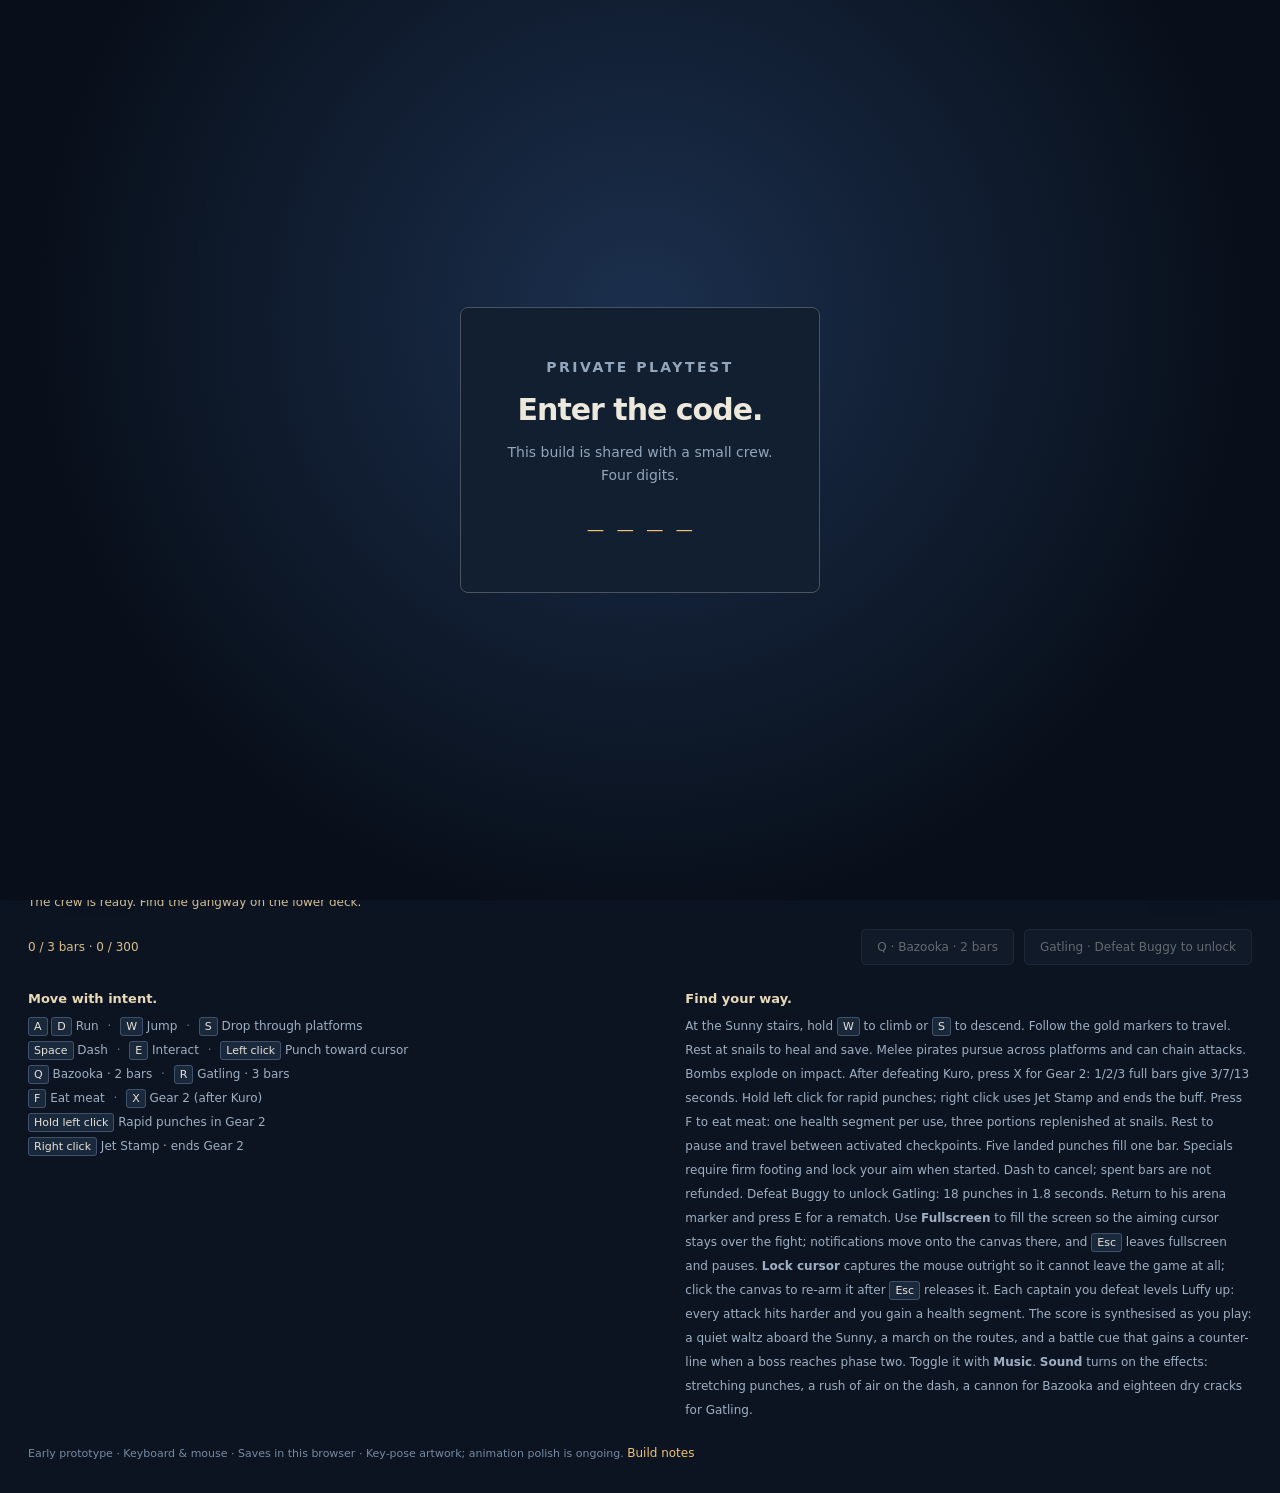
==== play/index.html @ 9acf01cd "Put the Gear 2 badge back beside the level stamp Stacking it under the stamp put it on the gutter bu" ====
<!doctype html>
<html lang="en">
<head><meta charset="utf-8"><meta name="robots" content="noindex,nofollow"><meta name="viewport" content="width=device-width,initial-scale=1"><title>First Voyage</title><link rel="stylesheet" href="style.css?v=align2"></head>
<body>
<div id="gate" class="gate">
 <div class="card">
  <p class="eyebrow">PRIVATE PLAYTEST</p>
  <h2>Enter the code.</h2>
  <p>This build is shared with a small crew. Four digits.</p>
  <label class="sr" for="gate-pin">Four-digit access code</label>
  <div id="gate-dots" aria-hidden="true">____</div>
  <input id="gate-pin" type="text" inputmode="numeric" pattern="[0-9]*" maxlength="4"
         autocomplete="off" autocorrect="off" spellcheck="false" aria-describedby="gate-msg">
  <p id="gate-msg" role="status"></p>
 </div>
</div>
<main>
<header><div><p class="eyebrow">PLAYABLE PROTOTYPE 01</p><h1>First voyage.</h1></div><a href="../preview/?cleanup=2">Art & animation study ↗</a></header>
<div class="game-shell">
<canvas id="game" width="960" height="540" tabindex="0" aria-label="Playable One Piece platformer. A and D move, W jumps or climbs stairs, S drops or descends, Space dashes, E interacts, left mouse attacks toward pointer, Q uses Bazooka for two bars, R uses Gatling for three bars, F heals, X activates Gear 2 after Kuro, right click uses Jet Stamp while transformed."></canvas>
<div id="menu" class="overlay"><div class="card"><p class="eyebrow">THOUSAND SUNNY → ORANGE TOWN</p><h2 id="menu-title">A small ship. A big adventure.</h2><p id="menu-copy">Cross broken quays and besieged rooftops. Find the signal stations. Defeat Buggy, then sail to Syrup Village and face Kuro.</p><p id="loading" role="status">Loading crew and scenery…</p><button id="start" disabled>Set sail</button><button id="resume" hidden>Continue voyage</button></div></div>
<div id="rest-menu" class="overlay" hidden role="dialog" aria-modal="true" aria-labelledby="rest-title"><div class="card"><p class="eyebrow">SIGNAL STATION</p><h2 id="rest-title">Take a rest.</h2><p>Health restored · Meat replenished<br>Travel to an activated snail. The game is paused.</p><div id="travel-list"></div><button id="leave-rest">Leave & resume</button></div></div>
<div id="unlock-menu" class="overlay" hidden role="dialog" aria-modal="true" aria-labelledby="unlock-title">
 <div class="card unlock">
  <p class="eyebrow" id="unlock-eyebrow">FIRST CAPTAIN DOWN</p>
  <h2 id="unlock-title">New ability</h2>
  <p class="unlock-key"><kbd id="unlock-key">R</kbd> <span id="unlock-cost"></span></p>
  <ul id="unlock-body"></ul>
  <p class="unlock-level" id="unlock-level"></p>
  <button id="unlock-close">Got it</button>
 </div>
</div>
<div id="pause-menu" class="overlay" hidden><div class="card"><p class="eyebrow">TAKE A BREATHER</p><h2>Voyage paused.</h2><p>Rest at a transponder snail to save your checkpoint.</p><button id="unpause">Resume</button><button id="fullscreen-menu" aria-pressed="false">Fullscreen</button><button id="lock-menu" aria-pressed="false">Lock cursor</button><button id="respawn">Return to checkpoint</button></div></div>
</div>
<div class="underbar"><span id="status" role="status">Ready at the Sunny</span><div><button id="lock" aria-pressed="false">Lock cursor</button><button id="fullscreen" aria-pressed="false">Fullscreen</button><button id="pause-button" disabled>Pause · Esc</button><button id="music" aria-pressed="true">Music on</button><button id="sound" aria-pressed="true">Sound on</button></div></div>
<p id="game-info" class="game-info" role="status">Explore the Sunny, then travel from the lower deck.</p>
<div class="special-controls"><span id="charge" role="progressbar" aria-label="Special move meter" aria-valuemin="0" aria-valuemax="300" aria-valuenow="0">0 / 3 bars · 0 / 300</span><button id="bazooka" disabled>Q · Bazooka · 2 bars</button><button id="gatling" disabled>R · Gatling · 3 bars</button></div>
<div class="guide"><div><h3>Move with intent.</h3><p><kbd>A</kbd> <kbd>D</kbd> Run <span>·</span> <kbd>W</kbd> Jump <span>·</span> <kbd>S</kbd> Drop through platforms<br><kbd>Space</kbd> Dash <span>·</span> <kbd>E</kbd> Interact <span>·</span> <kbd>Left click</kbd> Punch toward cursor<br><kbd>Q</kbd> Bazooka · 2 bars <span>·</span> <kbd>R</kbd> Gatling · 3 bars<br><kbd>F</kbd> Eat meat <span>·</span> <kbd>X</kbd> Gear 2 (after Kuro)<br><kbd>Hold left click</kbd> Rapid punches in Gear 2<br><kbd>Right click</kbd> Jet Stamp · ends Gear 2</p></div><div><h3>Find your way.</h3><p>At the Sunny stairs, hold <kbd>W</kbd> to climb or <kbd>S</kbd> to descend. Follow the gold markers to travel. Rest at snails to heal and save. Melee pirates pursue across platforms and can chain attacks. Bombs explode on impact. After defeating Kuro, press X for Gear 2: 1/2/3 full bars give 3/7/13 seconds. Hold left click for rapid punches; right click uses Jet Stamp and ends the buff. Press F to eat meat: one health segment per use, three portions replenished at snails. Rest to pause and travel between activated checkpoints. Five landed punches fill one bar. Specials require firm footing and lock your aim when started. Dash to cancel; spent bars are not refunded. Defeat Buggy to unlock Gatling: 18 punches in 1.8 seconds. Return to his arena marker and press E for a rematch. Use <b>Fullscreen</b> to fill the screen so the aiming cursor stays over the fight; notifications move onto the canvas there, and <kbd>Esc</kbd> leaves fullscreen and pauses. <b>Lock cursor</b> captures the mouse outright so it cannot leave the game at all; click the canvas to re-arm it after <kbd>Esc</kbd> releases it. Each captain you defeat levels Luffy up: every attack hits harder and you gain a health segment. The score is synthesised as you play: a quiet waltz aboard the Sunny, a march on the routes, and a battle cue that gains a counter-line when a boss reaches phase two. Toggle it with <b>Music</b>. <b>Sound</b> turns on the effects: stretching punches, a rush of air on the dash, a cannon for Bazooka and eighteen dry cracks for Gatling.</p></div></div>
<p class="footnote">Early prototype · Keyboard & mouse · Saves in this browser · Key-pose artwork; animation polish is ongoing. <a href="../docs/PLAYABLE_PROTOTYPE.md">Build notes</a></p>
</main><script src="gate.js?v=align2"></script><script src="../preview/pack.js?v=align2"></script><script src="chapter-two.js?v=align2"></script><script src="core.js?v=align2"></script><script src="special-art.js?v=align2"></script><script src="motion.js?v=align2"></script><script src="music.js?v=align2"></script><script src="sfx.js?v=align2"></script><script src="game.js?v=align2"></script>
</body></html>
---- play/style.css ----
:root{color-scheme:dark;font-family:Inter,ui-sans-serif,system-ui,sans-serif;background:#0c1421;color:#ede8dc}*{box-sizing:border-box}body{margin:0}main{max-width:1280px;margin:auto;padding:22px 28px}header{display:flex;align-items:center;justify-content:space-between;gap:24px;margin:4px 0 24px}.eyebrow{color:#edc276;font-size:10px;font-weight:750;letter-spacing:2.5px}h1{font-size:36px;letter-spacing:-1.7px;line-height:1;margin:10px 0}a{color:#edc276;text-decoration:none;font-size:12px}.game-shell{position:relative;border:1px solid #435369;background:#172236;box-shadow:0 18px 70px #0004}canvas{display:block;width:100%;aspect-ratio:16/9;image-rendering:pixelated;cursor:crosshair;outline:none}canvas:focus-visible{outline:2px solid #edc276}.overlay{position:absolute;inset:0;display:grid;place-items:center;background:#08121ebd;backdrop-filter:blur(4px)}[hidden]{display:none!important}.card{text-align:center;max-width:510px;padding:30px 36px;background:#111f30f2;border:1px solid #4a5360;border-radius:8px}.card h2{font-size:30px;letter-spacing:-1px;margin:14px 0}.card p{font-size:14px;color:#b1bfd0;line-height:1.6}.card button{margin:8px 4px}.card #start,.card #resume,.card #unpause{background:#edc276;color:#1f2530;border-color:#edc276;font-weight:750}button{font:inherit;font-size:12px;cursor:pointer;padding:10px 15px;color:#e8e8df;background:#172336;border:1px solid #38465a;border-radius:5px}button:hover{border-color:#edc276}button:disabled{opacity:.4;cursor:wait}.underbar{display:flex;align-items:center;justify-content:space-between;gap:20px;padding:14px 0;border-bottom:1px solid #293749}.underbar>span{font-size:12px;color:#b7c7d8}.underbar>div{display:flex;gap:8px}.guide{display:grid;grid-template-columns:1.1fr 1fr;gap:34px;margin-top:18px}h3{font-size:13px;color:#e8d9b8;font-weight:600;margin:8px 0}.guide p{font-size:12px;line-height:2;color:#9eafc3;margin:8px 0}kbd{font-family:inherit;color:#e7e2d6;border:1px solid #405169;background:#1a283c;padding:2px 5px;border-radius:3px;font-size:11px}.guide span{padding:0 5px;color:#61758e}.footnote{color:#778aa2;font-size:11px;margin-top:16px}@media(max-width:750px){main{padding:12px}header{margin-bottom:16px}h1{font-size:28px}.guide{grid-template-columns:1fr;gap:8px}.card{padding:16px;max-width:90%}.card h2{font-size:22px}.underbar{align-items:start}.underbar>span{max-width:60%}header>a{max-width:100px}}

.game-info{font-size:12px;color:#d3bf96;min-height:20px;line-height:1.5;margin:12px 0 0}

.special-controls{display:flex;flex-wrap:wrap;align-items:center;gap:10px;margin-top:16px}.special-controls>span{font-size:12px;color:#d8bf8b;margin-right:auto}.special-controls button:disabled{cursor:default}

#rest-menu .card{max-height:90%;overflow:auto}#travel-list{display:flex;flex-wrap:wrap;gap:8px;margin:16px 0}#travel-list button{font-size:13px;padding:10px}

/* Fullscreen: the shell carries the canvas and its overlays, so the rest of the page drops away.
   The canvas letterboxes to 16:9, and the drawn crosshair replaces the pointer while playing. */
.game-shell:fullscreen{width:100vw;height:100vh;display:grid;place-items:center;border:0;background:#05090f;box-shadow:none}
.game-shell:fullscreen canvas{width:min(100vw,calc(100vh*16/9));height:auto}
.game-shell.aiming,.game-shell.aiming canvas{cursor:none}

/* Access gate. Covers the page until the code is entered; body.locked stops the game behind it
   from being scrolled to or tabbed into. */
.sr{position:absolute;width:1px;height:1px;overflow:hidden;clip:rect(0 0 0 0);white-space:nowrap}
body.locked{overflow:hidden}
.gate{position:fixed;inset:0;z-index:50;display:grid;place-items:center;background:#080f1a;
 background-image:radial-gradient(circle at 50% 35%,#1b2f4d 0%,#080f1a 70%)}
.gate[hidden]{display:none!important}
.gate .card{text-align:center;max-width:360px;padding:34px 40px}
.gate h2{margin:10px 0 6px}
.gate p{color:#93a6bc}
#gate-dots{font:26px/1 ui-monospace,monospace;letter-spacing:14px;color:#edc276;margin:22px 0 6px;
 padding-left:14px;user-select:none}
#gate-pin{position:absolute;opacity:0;pointer-events:none;width:1px;height:1px}
#gate-msg{min-height:18px;font-size:12px;color:#e08a7a;margin:6px 0 0}
.gate.shake{animation:gate-shake .4s}
@keyframes gate-shake{0%,100%{transform:translateX(0)}20%{transform:translateX(-9px)}
 40%{transform:translateX(8px)}60%{transform:translateX(-5px)}80%{transform:translateX(3px)}}
@media(prefers-reduced-motion:reduce){.gate.shake{animation:none}}

/* First-clear ability pop-up. */
.card.unlock{max-width:470px;text-align:left}
.card.unlock h2{text-align:center;margin:10px 0 4px}
.card.unlock .eyebrow{text-align:center}
.unlock-key{text-align:center;margin:0 0 14px}
.unlock-key kbd{font-size:15px;padding:5px 11px}
.unlock-key span{color:#e0c187;font-size:12px;margin-left:8px}
.card.unlock ul{margin:0;padding-left:20px}
.card.unlock li{font-size:13px;line-height:1.75;color:#c2cfdd;margin:0 0 4px}
.card.unlock li b{color:#f2dcae;font-weight:600}
.unlock-level{margin:14px 0 0;padding-top:12px;border-top:1px solid #2b3b55;
 font-size:12px;color:#8fd6b4;text-align:center}
.card.unlock button{display:block;margin:18px auto 0;background:#edc276;color:#1f2530;
 border-color:#edc276;font-weight:750}
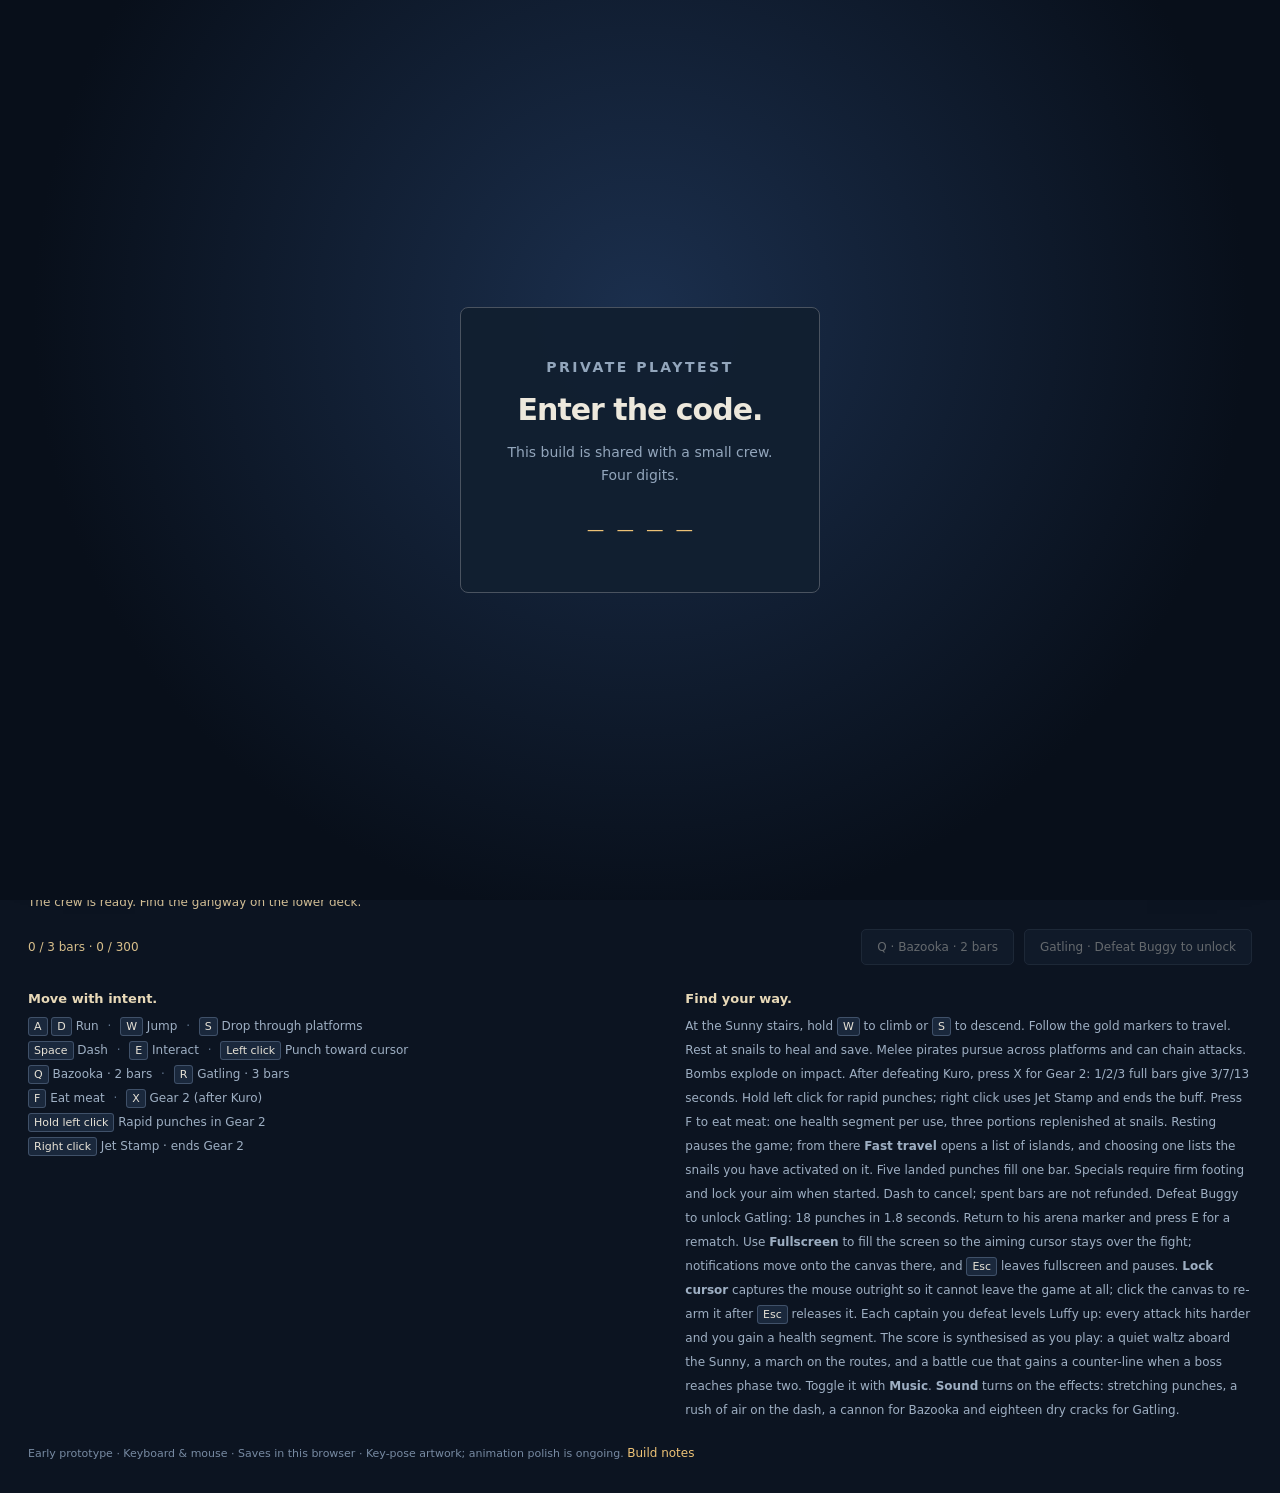
==== commit dd149a5c: "Group fast travel by island Resting opened straight onto a flat row of every activated snail, which " ====
--- a/play/index.html
+++ b/play/index.html
@@ -1,6 +1,6 @@
 <!doctype html>
 <html lang="en">
-<head><meta charset="utf-8"><meta name="robots" content="noindex,nofollow"><meta name="viewport" content="width=device-width,initial-scale=1"><title>First Voyage</title><link rel="stylesheet" href="style.css?v=align2"></head>
+<head><meta charset="utf-8"><meta name="robots" content="noindex,nofollow"><meta name="viewport" content="width=device-width,initial-scale=1"><title>First Voyage</title><link rel="stylesheet" href="style.css?v=travel1"></head>
 <body>
 <div id="gate" class="gate">
  <div class="card">
@@ -19,7 +19,7 @@
 <div class="game-shell">
 <canvas id="game" width="960" height="540" tabindex="0" aria-label="Playable One Piece platformer. A and D move, W jumps or climbs stairs, S drops or descends, Space dashes, E interacts, left mouse attacks toward pointer, Q uses Bazooka for two bars, R uses Gatling for three bars, F heals, X activates Gear 2 after Kuro, right click uses Jet Stamp while transformed."></canvas>
 <div id="menu" class="overlay"><div class="card"><p class="eyebrow">THOUSAND SUNNY → ORANGE TOWN</p><h2 id="menu-title">A small ship. A big adventure.</h2><p id="menu-copy">Cross broken quays and besieged rooftops. Find the signal stations. Defeat Buggy, then sail to Syrup Village and face Kuro.</p><p id="loading" role="status">Loading crew and scenery…</p><button id="start" disabled>Set sail</button><button id="resume" hidden>Continue voyage</button></div></div>
-<div id="rest-menu" class="overlay" hidden role="dialog" aria-modal="true" aria-labelledby="rest-title"><div class="card"><p class="eyebrow">SIGNAL STATION</p><h2 id="rest-title">Take a rest.</h2><p>Health restored · Meat replenished<br>Travel to an activated snail. The game is paused.</p><div id="travel-list"></div><button id="leave-rest">Leave & resume</button></div></div>
+<div id="rest-menu" class="overlay" hidden role="dialog" aria-modal="true" aria-labelledby="rest-title"><div class="card"><p class="eyebrow" id="rest-eyebrow">SIGNAL STATION</p><h2 id="rest-title">Take a rest.</h2><p id="rest-sub">Health restored · Meat replenished · The game is paused.</p><div id="travel-list" hidden></div><div id="rest-actions"><button id="rest-back" hidden>Back</button><button id="leave-rest">Resume</button><button id="open-travel">Fast travel</button></div></div></div>
 <div id="unlock-menu" class="overlay" hidden role="dialog" aria-modal="true" aria-labelledby="unlock-title">
  <div class="card unlock">
   <p class="eyebrow" id="unlock-eyebrow">FIRST CAPTAIN DOWN</p>
@@ -35,7 +35,7 @@
 <div class="underbar"><span id="status" role="status">Ready at the Sunny</span><div><button id="lock" aria-pressed="false">Lock cursor</button><button id="fullscreen" aria-pressed="false">Fullscreen</button><button id="pause-button" disabled>Pause · Esc</button><button id="music" aria-pressed="true">Music on</button><button id="sound" aria-pressed="true">Sound on</button></div></div>
 <p id="game-info" class="game-info" role="status">Explore the Sunny, then travel from the lower deck.</p>
 <div class="special-controls"><span id="charge" role="progressbar" aria-label="Special move meter" aria-valuemin="0" aria-valuemax="300" aria-valuenow="0">0 / 3 bars · 0 / 300</span><button id="bazooka" disabled>Q · Bazooka · 2 bars</button><button id="gatling" disabled>R · Gatling · 3 bars</button></div>
-<div class="guide"><div><h3>Move with intent.</h3><p><kbd>A</kbd> <kbd>D</kbd> Run <span>·</span> <kbd>W</kbd> Jump <span>·</span> <kbd>S</kbd> Drop through platforms<br><kbd>Space</kbd> Dash <span>·</span> <kbd>E</kbd> Interact <span>·</span> <kbd>Left click</kbd> Punch toward cursor<br><kbd>Q</kbd> Bazooka · 2 bars <span>·</span> <kbd>R</kbd> Gatling · 3 bars<br><kbd>F</kbd> Eat meat <span>·</span> <kbd>X</kbd> Gear 2 (after Kuro)<br><kbd>Hold left click</kbd> Rapid punches in Gear 2<br><kbd>Right click</kbd> Jet Stamp · ends Gear 2</p></div><div><h3>Find your way.</h3><p>At the Sunny stairs, hold <kbd>W</kbd> to climb or <kbd>S</kbd> to descend. Follow the gold markers to travel. Rest at snails to heal and save. Melee pirates pursue across platforms and can chain attacks. Bombs explode on impact. After defeating Kuro, press X for Gear 2: 1/2/3 full bars give 3/7/13 seconds. Hold left click for rapid punches; right click uses Jet Stamp and ends the buff. Press F to eat meat: one health segment per use, three portions replenished at snails. Rest to pause and travel between activated checkpoints. Five landed punches fill one bar. Specials require firm footing and lock your aim when started. Dash to cancel; spent bars are not refunded. Defeat Buggy to unlock Gatling: 18 punches in 1.8 seconds. Return to his arena marker and press E for a rematch. Use <b>Fullscreen</b> to fill the screen so the aiming cursor stays over the fight; notifications move onto the canvas there, and <kbd>Esc</kbd> leaves fullscreen and pauses. <b>Lock cursor</b> captures the mouse outright so it cannot leave the game at all; click the canvas to re-arm it after <kbd>Esc</kbd> releases it. Each captain you defeat levels Luffy up: every attack hits harder and you gain a health segment. The score is synthesised as you play: a quiet waltz aboard the Sunny, a march on the routes, and a battle cue that gains a counter-line when a boss reaches phase two. Toggle it with <b>Music</b>. <b>Sound</b> turns on the effects: stretching punches, a rush of air on the dash, a cannon for Bazooka and eighteen dry cracks for Gatling.</p></div></div>
+<div class="guide"><div><h3>Move with intent.</h3><p><kbd>A</kbd> <kbd>D</kbd> Run <span>·</span> <kbd>W</kbd> Jump <span>·</span> <kbd>S</kbd> Drop through platforms<br><kbd>Space</kbd> Dash <span>·</span> <kbd>E</kbd> Interact <span>·</span> <kbd>Left click</kbd> Punch toward cursor<br><kbd>Q</kbd> Bazooka · 2 bars <span>·</span> <kbd>R</kbd> Gatling · 3 bars<br><kbd>F</kbd> Eat meat <span>·</span> <kbd>X</kbd> Gear 2 (after Kuro)<br><kbd>Hold left click</kbd> Rapid punches in Gear 2<br><kbd>Right click</kbd> Jet Stamp · ends Gear 2</p></div><div><h3>Find your way.</h3><p>At the Sunny stairs, hold <kbd>W</kbd> to climb or <kbd>S</kbd> to descend. Follow the gold markers to travel. Rest at snails to heal and save. Melee pirates pursue across platforms and can chain attacks. Bombs explode on impact. After defeating Kuro, press X for Gear 2: 1/2/3 full bars give 3/7/13 seconds. Hold left click for rapid punches; right click uses Jet Stamp and ends the buff. Press F to eat meat: one health segment per use, three portions replenished at snails. Resting pauses the game; from there <b>Fast travel</b> opens a list of islands, and choosing one lists the snails you have activated on it. Five landed punches fill one bar. Specials require firm footing and lock your aim when started. Dash to cancel; spent bars are not refunded. Defeat Buggy to unlock Gatling: 18 punches in 1.8 seconds. Return to his arena marker and press E for a rematch. Use <b>Fullscreen</b> to fill the screen so the aiming cursor stays over the fight; notifications move onto the canvas there, and <kbd>Esc</kbd> leaves fullscreen and pauses. <b>Lock cursor</b> captures the mouse outright so it cannot leave the game at all; click the canvas to re-arm it after <kbd>Esc</kbd> releases it. Each captain you defeat levels Luffy up: every attack hits harder and you gain a health segment. The score is synthesised as you play: a quiet waltz aboard the Sunny, a march on the routes, and a battle cue that gains a counter-line when a boss reaches phase two. Toggle it with <b>Music</b>. <b>Sound</b> turns on the effects: stretching punches, a rush of air on the dash, a cannon for Bazooka and eighteen dry cracks for Gatling.</p></div></div>
 <p class="footnote">Early prototype · Keyboard & mouse · Saves in this browser · Key-pose artwork; animation polish is ongoing. <a href="../docs/PLAYABLE_PROTOTYPE.md">Build notes</a></p>
-</main><script src="gate.js?v=align2"></script><script src="../preview/pack.js?v=align2"></script><script src="chapter-two.js?v=align2"></script><script src="core.js?v=align2"></script><script src="special-art.js?v=align2"></script><script src="motion.js?v=align2"></script><script src="music.js?v=align2"></script><script src="sfx.js?v=align2"></script><script src="game.js?v=align2"></script>
+</main><script src="gate.js?v=travel1"></script><script src="../preview/pack.js?v=travel1"></script><script src="chapter-two.js?v=travel1"></script><script src="core.js?v=travel1"></script><script src="special-art.js?v=travel1"></script><script src="motion.js?v=travel1"></script><script src="music.js?v=travel1"></script><script src="sfx.js?v=travel1"></script><script src="game.js?v=travel1"></script>
 </body></html>
--- a/play/style.css
+++ b/play/style.css
@@ -1,10 +1,10 @@
-:root{color-scheme:dark;font-family:Inter,ui-sans-serif,system-ui,sans-serif;background:#0c1421;color:#ede8dc}*{box-sizing:border-box}body{margin:0}main{max-width:1280px;margin:auto;padding:22px 28px}header{display:flex;align-items:center;justify-content:space-between;gap:24px;margin:4px 0 24px}.eyebrow{color:#edc276;font-size:10px;font-weight:750;letter-spacing:2.5px}h1{font-size:36px;letter-spacing:-1.7px;line-height:1;margin:10px 0}a{color:#edc276;text-decoration:none;font-size:12px}.game-shell{position:relative;border:1px solid #435369;background:#172236;box-shadow:0 18px 70px #0004}canvas{display:block;width:100%;aspect-ratio:16/9;image-rendering:pixelated;cursor:crosshair;outline:none}canvas:focus-visible{outline:2px solid #edc276}.overlay{position:absolute;inset:0;display:grid;place-items:center;background:#08121ebd;backdrop-filter:blur(4px)}[hidden]{display:none!important}.card{text-align:center;max-width:510px;padding:30px 36px;background:#111f30f2;border:1px solid #4a5360;border-radius:8px}.card h2{font-size:30px;letter-spacing:-1px;margin:14px 0}.card p{font-size:14px;color:#b1bfd0;line-height:1.6}.card button{margin:8px 4px}.card #start,.card #resume,.card #unpause{background:#edc276;color:#1f2530;border-color:#edc276;font-weight:750}button{font:inherit;font-size:12px;cursor:pointer;padding:10px 15px;color:#e8e8df;background:#172336;border:1px solid #38465a;border-radius:5px}button:hover{border-color:#edc276}button:disabled{opacity:.4;cursor:wait}.underbar{display:flex;align-items:center;justify-content:space-between;gap:20px;padding:14px 0;border-bottom:1px solid #293749}.underbar>span{font-size:12px;color:#b7c7d8}.underbar>div{display:flex;gap:8px}.guide{display:grid;grid-template-columns:1.1fr 1fr;gap:34px;margin-top:18px}h3{font-size:13px;color:#e8d9b8;font-weight:600;margin:8px 0}.guide p{font-size:12px;line-height:2;color:#9eafc3;margin:8px 0}kbd{font-family:inherit;color:#e7e2d6;border:1px solid #405169;background:#1a283c;padding:2px 5px;border-radius:3px;font-size:11px}.guide span{padding:0 5px;color:#61758e}.footnote{color:#778aa2;font-size:11px;margin-top:16px}@media(max-width:750px){main{padding:12px}header{margin-bottom:16px}h1{font-size:28px}.guide{grid-template-columns:1fr;gap:8px}.card{padding:16px;max-width:90%}.card h2{font-size:22px}.underbar{align-items:start}.underbar>span{max-width:60%}header>a{max-width:100px}}
+:root{color-scheme:dark;font-family:Inter,ui-sans-serif,system-ui,sans-serif;background:#0c1421;color:#ede8dc}*{box-sizing:border-box}body{margin:0}main{max-width:1280px;margin:auto;padding:22px 28px}header{display:flex;align-items:center;justify-content:space-between;gap:24px;margin:4px 0 24px}.eyebrow{color:#edc276;font-size:10px;font-weight:750;letter-spacing:2.5px}h1{font-size:36px;letter-spacing:-1.7px;line-height:1;margin:10px 0}a{color:#edc276;text-decoration:none;font-size:12px}.game-shell{position:relative;border:1px solid #435369;background:#172236;box-shadow:0 18px 70px #0004}canvas{display:block;width:100%;aspect-ratio:16/9;image-rendering:pixelated;cursor:crosshair;outline:none}canvas:focus-visible{outline:2px solid #edc276}.overlay{position:absolute;inset:0;display:grid;place-items:center;background:#08121ebd;backdrop-filter:blur(4px)}[hidden]{display:none!important}.card{text-align:center;max-width:510px;padding:30px 36px;background:#111f30f2;border:1px solid #4a5360;border-radius:8px}.card h2{font-size:30px;letter-spacing:-1px;margin:14px 0}.card p{font-size:14px;color:#b1bfd0;line-height:1.6}.card button{margin:8px 4px}.card #start,.card #resume,.card #unpause,.card #leave-rest{background:#edc276;color:#1f2530;border-color:#edc276;font-weight:750}button{font:inherit;font-size:12px;cursor:pointer;padding:10px 15px;color:#e8e8df;background:#172336;border:1px solid #38465a;border-radius:5px}button:hover{border-color:#edc276}button:disabled{opacity:.4;cursor:wait}.underbar{display:flex;align-items:center;justify-content:space-between;gap:20px;padding:14px 0;border-bottom:1px solid #293749}.underbar>span{font-size:12px;color:#b7c7d8}.underbar>div{display:flex;gap:8px}.guide{display:grid;grid-template-columns:1.1fr 1fr;gap:34px;margin-top:18px}h3{font-size:13px;color:#e8d9b8;font-weight:600;margin:8px 0}.guide p{font-size:12px;line-height:2;color:#9eafc3;margin:8px 0}kbd{font-family:inherit;color:#e7e2d6;border:1px solid #405169;background:#1a283c;padding:2px 5px;border-radius:3px;font-size:11px}.guide span{padding:0 5px;color:#61758e}.footnote{color:#778aa2;font-size:11px;margin-top:16px}@media(max-width:750px){main{padding:12px}header{margin-bottom:16px}h1{font-size:28px}.guide{grid-template-columns:1fr;gap:8px}.card{padding:16px;max-width:90%}.card h2{font-size:22px}.underbar{align-items:start}.underbar>span{max-width:60%}header>a{max-width:100px}}
 
 .game-info{font-size:12px;color:#d3bf96;min-height:20px;line-height:1.5;margin:12px 0 0}
 
 .special-controls{display:flex;flex-wrap:wrap;align-items:center;gap:10px;margin-top:16px}.special-controls>span{font-size:12px;color:#d8bf8b;margin-right:auto}.special-controls button:disabled{cursor:default}
 
-#rest-menu .card{max-height:90%;overflow:auto}#travel-list{display:flex;flex-wrap:wrap;gap:8px;margin:16px 0}#travel-list button{font-size:13px;padding:10px}
+#rest-menu .card{max-height:90%;overflow:auto}#travel-list{display:flex;flex-direction:column;gap:6px;margin:16px 0;text-align:left}#travel-list button{display:flex;align-items:baseline;justify-content:space-between;gap:16px;width:100%;margin:0;font-size:13px;padding:11px 14px}.travel-note{font-size:11px;color:#8fa3ba;flex:none}#travel-list button:disabled{opacity:.75;cursor:default;border-color:#6b5a3c}#travel-list button:disabled .travel-note{color:#edc276}#rest-actions{display:flex;justify-content:center;flex-wrap:wrap;gap:8px}#rest-actions button{margin:8px 0 0}
 
 /* Fullscreen: the shell carries the canvas and its overlays, so the rest of the page drops away.
    The canvas letterboxes to 16:9, and the drawn crosshair replaces the pointer while playing. */
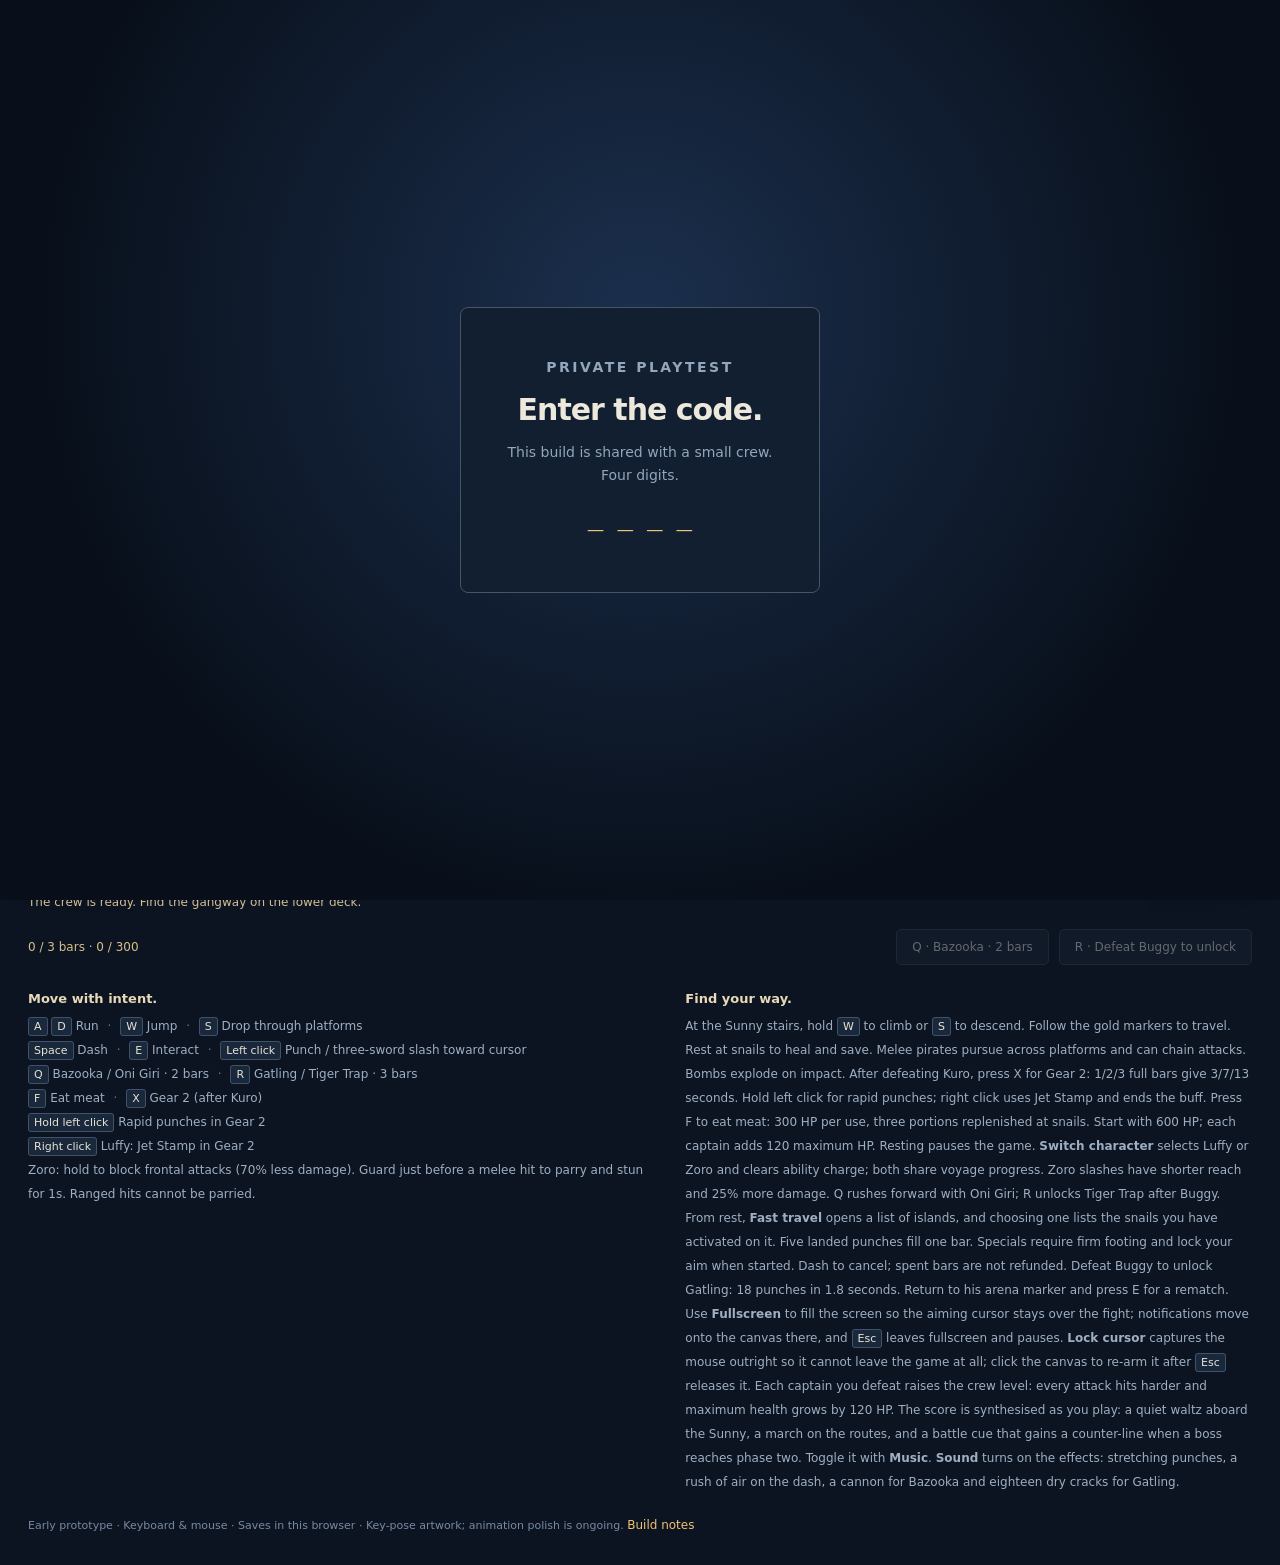
==== commit 091674fa: "Revamped health system, added zoro" ====
--- a/play/index.html
+++ b/play/index.html
@@ -1,6 +1,6 @@
 <!doctype html>
 <html lang="en">
-<head><meta charset="utf-8"><meta name="robots" content="noindex,nofollow"><meta name="viewport" content="width=device-width,initial-scale=1"><title>First Voyage</title><link rel="stylesheet" href="style.css?v=travel1"></head>
+<head><meta charset="utf-8"><meta name="robots" content="noindex,nofollow"><meta name="viewport" content="width=device-width,initial-scale=1"><title>First Voyage</title><link rel="stylesheet" href="style.css?v=crew-health1"></head>
 <body>
 <div id="gate" class="gate">
  <div class="card">
@@ -17,9 +17,9 @@
 <main>
 <header><div><p class="eyebrow">PLAYABLE PROTOTYPE 01</p><h1>First voyage.</h1></div><a href="../preview/?cleanup=2">Art & animation study ↗</a></header>
 <div class="game-shell">
-<canvas id="game" width="960" height="540" tabindex="0" aria-label="Playable One Piece platformer. A and D move, W jumps or climbs stairs, S drops or descends, Space dashes, E interacts, left mouse attacks toward pointer, Q uses Bazooka for two bars, R uses Gatling for three bars, F heals, X activates Gear 2 after Kuro, right click uses Jet Stamp while transformed."></canvas>
+<canvas id="game" width="960" height="540" tabindex="0" aria-label="Playable One Piece platformer. A and D move, W jumps or climbs stairs, S drops or descends, Space dashes, E interacts, left mouse attacks toward pointer, Rest at a snail to switch Luffy or Zoro. Q uses Bazooka or Oni Giri for two bars, R uses Gatling or Tiger Trap for three bars after Buggy. F heals 300 HP. Zoro holds right click to guard or time a melee parry. Luffy uses X for Gear 2 after Kuro and right click for Jet Stamp while transformed."></canvas>
 <div id="menu" class="overlay"><div class="card"><p class="eyebrow">THOUSAND SUNNY → ORANGE TOWN</p><h2 id="menu-title">A small ship. A big adventure.</h2><p id="menu-copy">Cross broken quays and besieged rooftops. Find the signal stations. Defeat Buggy, then sail to Syrup Village and face Kuro.</p><p id="loading" role="status">Loading crew and scenery…</p><button id="start" disabled>Set sail</button><button id="resume" hidden>Continue voyage</button></div></div>
-<div id="rest-menu" class="overlay" hidden role="dialog" aria-modal="true" aria-labelledby="rest-title"><div class="card"><p class="eyebrow" id="rest-eyebrow">SIGNAL STATION</p><h2 id="rest-title">Take a rest.</h2><p id="rest-sub">Health restored · Meat replenished · The game is paused.</p><div id="travel-list" hidden></div><div id="rest-actions"><button id="rest-back" hidden>Back</button><button id="leave-rest">Resume</button><button id="open-travel">Fast travel</button></div></div></div>
+<div id="rest-menu" class="overlay" hidden role="dialog" aria-modal="true" aria-labelledby="rest-title"><div class="card"><p class="eyebrow" id="rest-eyebrow">SIGNAL STATION</p><h2 id="rest-title">Take a rest.</h2><p id="rest-sub">Health restored · Meat replenished · The game is paused.</p><div id="travel-list" hidden></div><div id="rest-actions"><button id="rest-back" hidden>Back</button><button id="leave-rest">Resume</button><button id="open-travel">Fast travel</button><button id="open-crew">Switch character</button></div></div></div>
 <div id="unlock-menu" class="overlay" hidden role="dialog" aria-modal="true" aria-labelledby="unlock-title">
  <div class="card unlock">
   <p class="eyebrow" id="unlock-eyebrow">FIRST CAPTAIN DOWN</p>
@@ -35,7 +35,7 @@
 <div class="underbar"><span id="status" role="status">Ready at the Sunny</span><div><button id="lock" aria-pressed="false">Lock cursor</button><button id="fullscreen" aria-pressed="false">Fullscreen</button><button id="pause-button" disabled>Pause · Esc</button><button id="music" aria-pressed="true">Music on</button><button id="sound" aria-pressed="true">Sound on</button></div></div>
 <p id="game-info" class="game-info" role="status">Explore the Sunny, then travel from the lower deck.</p>
 <div class="special-controls"><span id="charge" role="progressbar" aria-label="Special move meter" aria-valuemin="0" aria-valuemax="300" aria-valuenow="0">0 / 3 bars · 0 / 300</span><button id="bazooka" disabled>Q · Bazooka · 2 bars</button><button id="gatling" disabled>R · Gatling · 3 bars</button></div>
-<div class="guide"><div><h3>Move with intent.</h3><p><kbd>A</kbd> <kbd>D</kbd> Run <span>·</span> <kbd>W</kbd> Jump <span>·</span> <kbd>S</kbd> Drop through platforms<br><kbd>Space</kbd> Dash <span>·</span> <kbd>E</kbd> Interact <span>·</span> <kbd>Left click</kbd> Punch toward cursor<br><kbd>Q</kbd> Bazooka · 2 bars <span>·</span> <kbd>R</kbd> Gatling · 3 bars<br><kbd>F</kbd> Eat meat <span>·</span> <kbd>X</kbd> Gear 2 (after Kuro)<br><kbd>Hold left click</kbd> Rapid punches in Gear 2<br><kbd>Right click</kbd> Jet Stamp · ends Gear 2</p></div><div><h3>Find your way.</h3><p>At the Sunny stairs, hold <kbd>W</kbd> to climb or <kbd>S</kbd> to descend. Follow the gold markers to travel. Rest at snails to heal and save. Melee pirates pursue across platforms and can chain attacks. Bombs explode on impact. After defeating Kuro, press X for Gear 2: 1/2/3 full bars give 3/7/13 seconds. Hold left click for rapid punches; right click uses Jet Stamp and ends the buff. Press F to eat meat: one health segment per use, three portions replenished at snails. Resting pauses the game; from there <b>Fast travel</b> opens a list of islands, and choosing one lists the snails you have activated on it. Five landed punches fill one bar. Specials require firm footing and lock your aim when started. Dash to cancel; spent bars are not refunded. Defeat Buggy to unlock Gatling: 18 punches in 1.8 seconds. Return to his arena marker and press E for a rematch. Use <b>Fullscreen</b> to fill the screen so the aiming cursor stays over the fight; notifications move onto the canvas there, and <kbd>Esc</kbd> leaves fullscreen and pauses. <b>Lock cursor</b> captures the mouse outright so it cannot leave the game at all; click the canvas to re-arm it after <kbd>Esc</kbd> releases it. Each captain you defeat levels Luffy up: every attack hits harder and you gain a health segment. The score is synthesised as you play: a quiet waltz aboard the Sunny, a march on the routes, and a battle cue that gains a counter-line when a boss reaches phase two. Toggle it with <b>Music</b>. <b>Sound</b> turns on the effects: stretching punches, a rush of air on the dash, a cannon for Bazooka and eighteen dry cracks for Gatling.</p></div></div>
+<div class="guide"><div><h3>Move with intent.</h3><p><kbd>A</kbd> <kbd>D</kbd> Run <span>·</span> <kbd>W</kbd> Jump <span>·</span> <kbd>S</kbd> Drop through platforms<br><kbd>Space</kbd> Dash <span>·</span> <kbd>E</kbd> Interact <span>·</span> <kbd>Left click</kbd> Punch / three-sword slash toward cursor<br><kbd>Q</kbd> Bazooka / Oni Giri · 2 bars <span>·</span> <kbd>R</kbd> Gatling / Tiger Trap · 3 bars<br><kbd>F</kbd> Eat meat <span>·</span> <kbd>X</kbd> Gear 2 (after Kuro)<br><kbd>Hold left click</kbd> Rapid punches in Gear 2<br><kbd>Right click</kbd> Luffy: Jet Stamp in Gear 2<br>Zoro: hold to block frontal attacks (70% less damage). Guard just before a melee hit to parry and stun for 1s. Ranged hits cannot be parried.</p></div><div><h3>Find your way.</h3><p>At the Sunny stairs, hold <kbd>W</kbd> to climb or <kbd>S</kbd> to descend. Follow the gold markers to travel. Rest at snails to heal and save. Melee pirates pursue across platforms and can chain attacks. Bombs explode on impact. After defeating Kuro, press X for Gear 2: 1/2/3 full bars give 3/7/13 seconds. Hold left click for rapid punches; right click uses Jet Stamp and ends the buff. Press F to eat meat: 300 HP per use, three portions replenished at snails. Start with 600 HP; each captain adds 120 maximum HP. Resting pauses the game. <b>Switch character</b> selects Luffy or Zoro and clears ability charge; both share voyage progress. Zoro slashes have shorter reach and 25% more damage. Q rushes forward with Oni Giri; R unlocks Tiger Trap after Buggy. From rest, <b>Fast travel</b> opens a list of islands, and choosing one lists the snails you have activated on it. Five landed punches fill one bar. Specials require firm footing and lock your aim when started. Dash to cancel; spent bars are not refunded. Defeat Buggy to unlock Gatling: 18 punches in 1.8 seconds. Return to his arena marker and press E for a rematch. Use <b>Fullscreen</b> to fill the screen so the aiming cursor stays over the fight; notifications move onto the canvas there, and <kbd>Esc</kbd> leaves fullscreen and pauses. <b>Lock cursor</b> captures the mouse outright so it cannot leave the game at all; click the canvas to re-arm it after <kbd>Esc</kbd> releases it. Each captain you defeat raises the crew level: every attack hits harder and maximum health grows by 120 HP. The score is synthesised as you play: a quiet waltz aboard the Sunny, a march on the routes, and a battle cue that gains a counter-line when a boss reaches phase two. Toggle it with <b>Music</b>. <b>Sound</b> turns on the effects: stretching punches, a rush of air on the dash, a cannon for Bazooka and eighteen dry cracks for Gatling.</p></div></div>
 <p class="footnote">Early prototype · Keyboard & mouse · Saves in this browser · Key-pose artwork; animation polish is ongoing. <a href="../docs/PLAYABLE_PROTOTYPE.md">Build notes</a></p>
-</main><script src="gate.js?v=travel1"></script><script src="../preview/pack.js?v=travel1"></script><script src="chapter-two.js?v=travel1"></script><script src="core.js?v=travel1"></script><script src="special-art.js?v=travel1"></script><script src="motion.js?v=travel1"></script><script src="music.js?v=travel1"></script><script src="sfx.js?v=travel1"></script><script src="game.js?v=travel1"></script>
+</main><script src="gate.js?v=crew-health1"></script><script src="../preview/pack.js?v=crew-health1"></script><script src="chapter-two.js?v=crew-health1"></script><script src="core.js?v=crew-health1"></script><script src="special-art.js?v=crew-health1"></script><script src="motion.js?v=crew-health1"></script><script src="music.js?v=crew-health1"></script><script src="sfx.js?v=crew-health1"></script><script src="zoro-art.js?v=crew-health1"></script><script src="game.js?v=crew-health1"></script>
 </body></html>
--- a/play/style.css
+++ b/play/style.css
@@ -45,3 +45,4 @@
  font-size:12px;color:#8fd6b4;text-align:center}
 .card.unlock button{display:block;margin:18px auto 0;background:#edc276;color:#1f2530;
  border-color:#edc276;font-weight:750}
+#travel-list[data-view="crew"] button{display:block;text-align:left}#travel-list[data-view="crew"] .travel-name{display:block;font-weight:700}#travel-list[data-view="crew"] .travel-note{display:block;white-space:normal;line-height:1.6;margin-top:5px}
